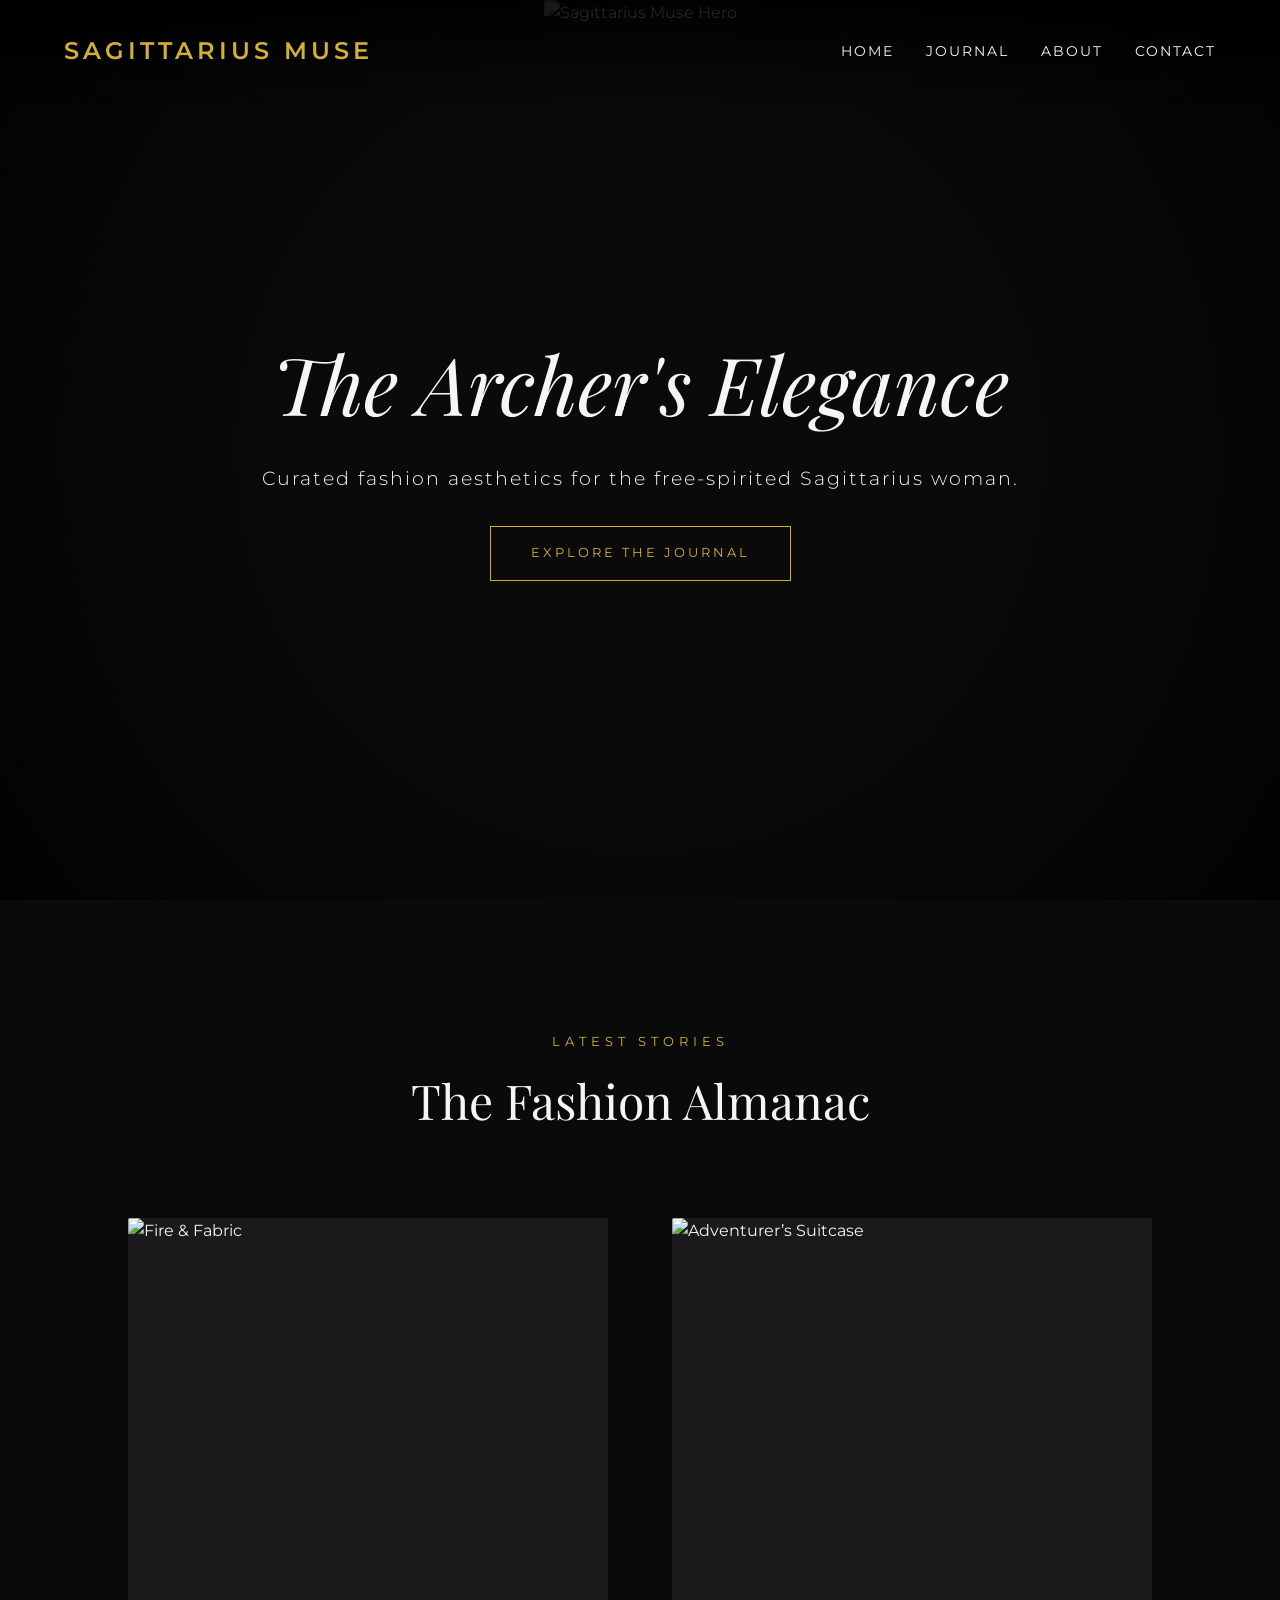
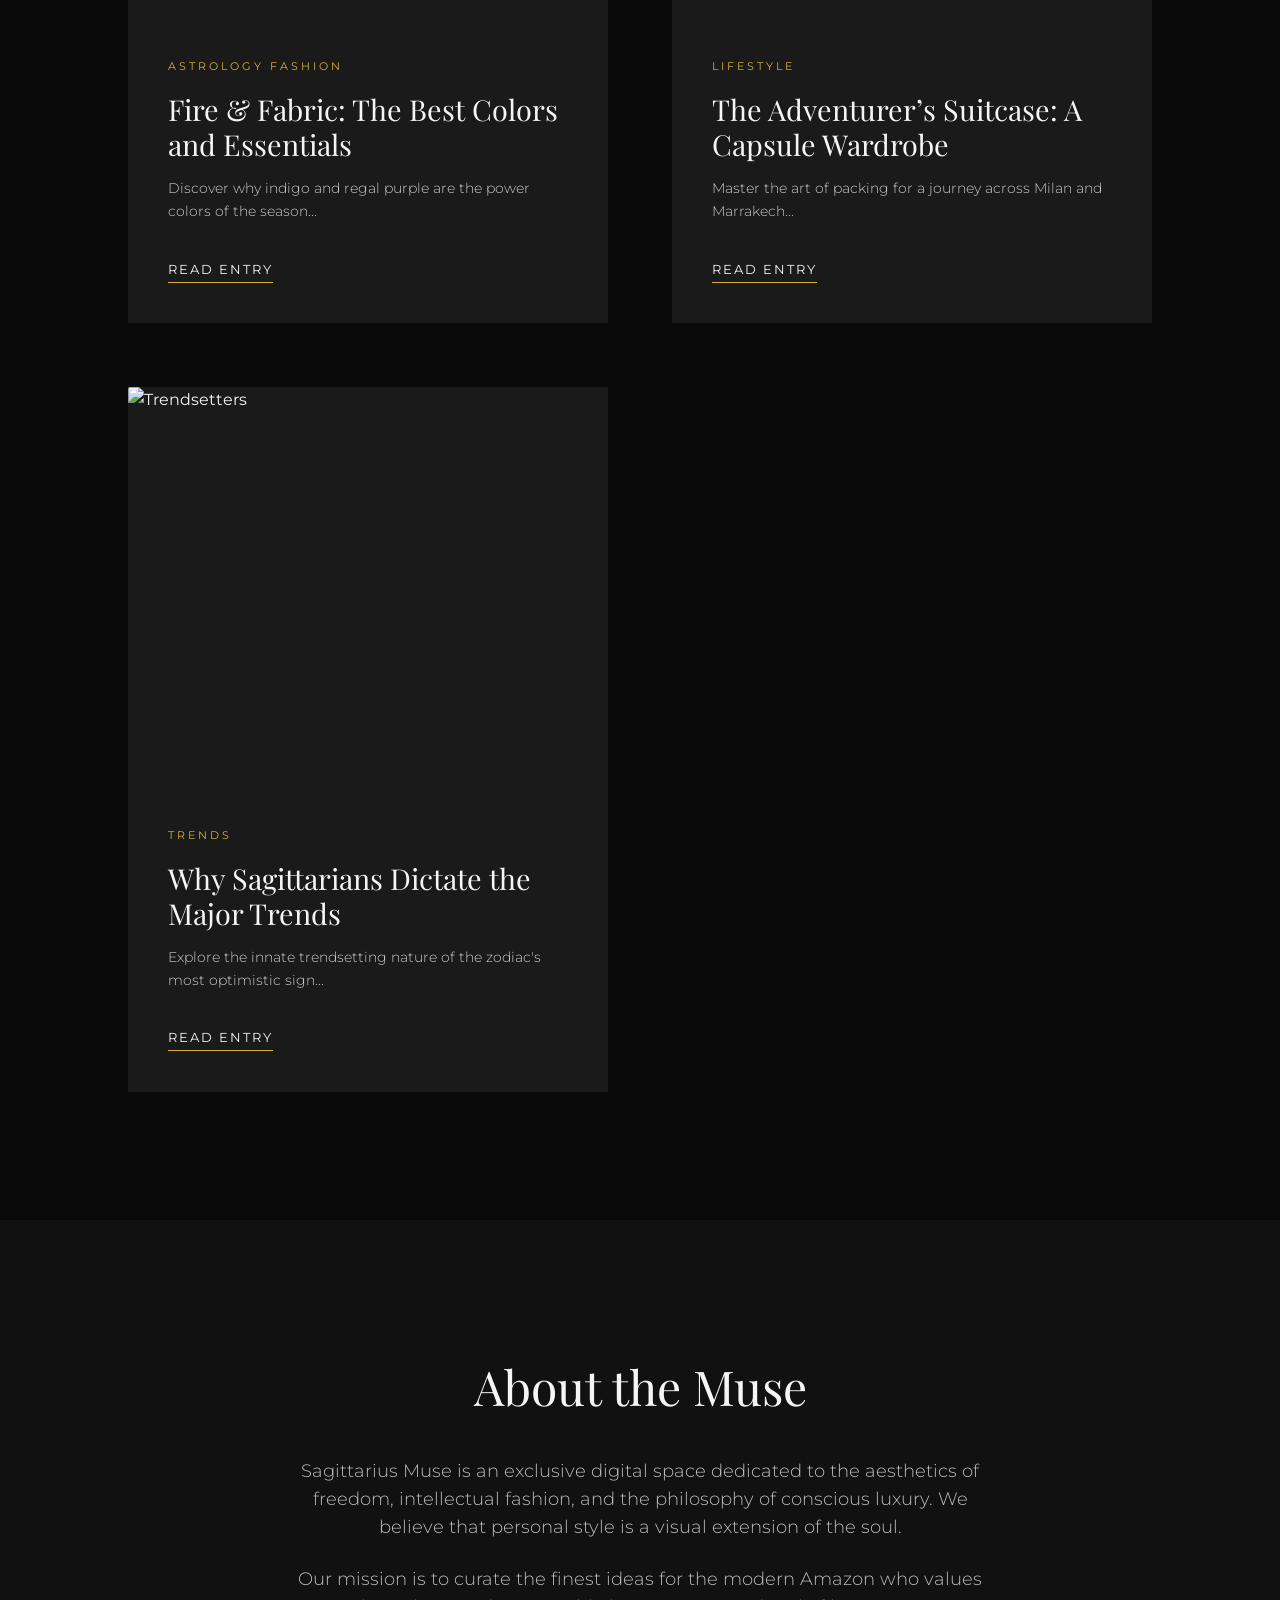
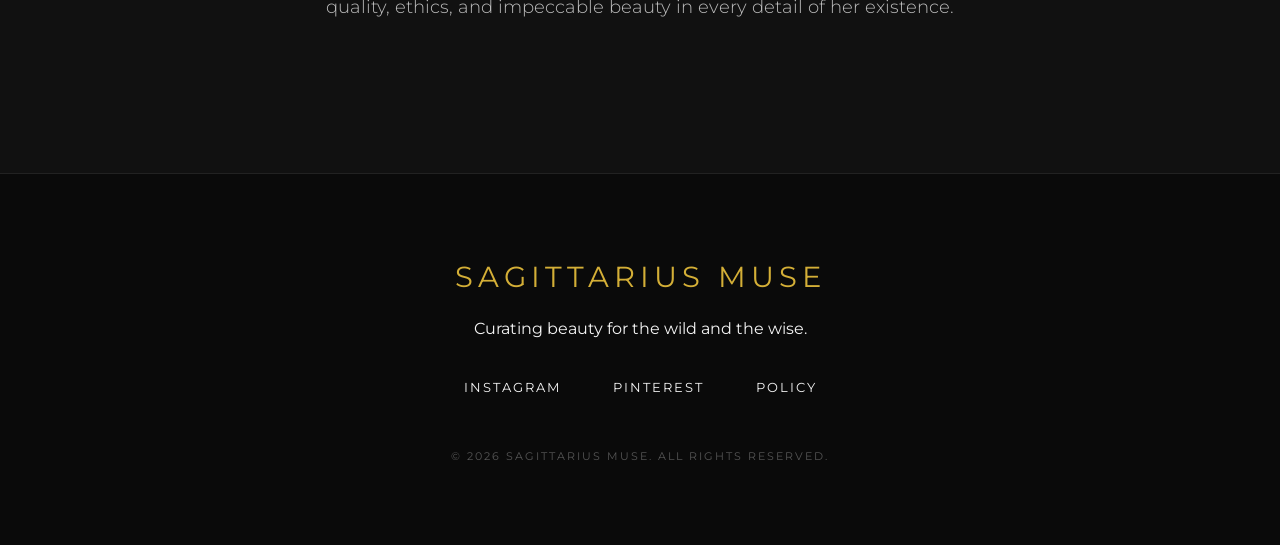
==== index.html @ cfce104f "Initial commit: Sagittarius Muse Luxury Fashion Blog" ====
<!DOCTYPE html>
<html lang="en">
<head>
    <meta charset="UTF-8">
    <meta name="viewport" content="width=device-width, initial-scale=1.0">
    <title>Sagittarius Muse | Fashion Aesthetics</title>
    <link rel="preconnect" href="https://fonts.googleapis.com">
    <link rel="preconnect" href="https://fonts.gstatic.com" crossorigin>
    <link href="https://fonts.googleapis.com/css2?family=Montserrat:wght@300;400;600&family=Playfair+Display:ital,wght@0,400;0,700;1,400&display=swap" rel="stylesheet">
    <link rel="stylesheet" href="style.css">
</head>
<body>
    <nav class="navbar">
        <div class="logo">SAGITTARIUS MUSE</div>
        <ul class="nav-links">
            <li><a href="#home">Home</a></li>
            <li><a href="#posts">Journal</a></li>
            <li><a href="#about">About</a></li>
            <li><a href="#contact">Contact</a></li>
        </ul>
    </nav>

    <header id="home" class="hero">
        <div class="hero-image-container">
            <img src="sagittarius_muse_hero_1778868022492.png" alt="Sagittarius Muse Hero" class="hero-img">
            <div class="hero-overlay"></div>
        </div>
        <div class="hero-content">
            <h1 class="fade-in">The Archer's Elegance</h1>
            <p class="fade-in delay-1">Curated fashion aesthetics for the free-spirited Sagittarius woman.</p>
            <a href="#posts" class="btn fade-in delay-2">Explore the Journal</a>
        </div>
    </header>

    <section id="posts" class="journal">
        <div class="section-title">
            <span>Latest Stories</span>
            <h2>The Fashion Almanac</h2>
        </div>
        
        <div class="posts-grid">
            <article class="post-card reveal">
                <div class="post-img-wrapper">
                    <img src="https://images.unsplash.com/photo-1490481651871-ab68de25d43d?q=80&w=2070&auto=format&fit=crop" alt="Fire & Fabric">
                </div>
                <div class="post-info">
                    <span class="category">Astrology Fashion</span>
                    <h3>Fire & Fabric: The Best Colors and Essentials</h3>
                    <p>Discover why indigo and regal purple are the power colors of the season...</p>
                    <a href="post1.html" class="read-more">Read Entry</a>
                </div>
            </article>

            <article class="post-card reveal">
                <div class="post-img-wrapper">
                    <img src="https://images.unsplash.com/photo-1523944339743-0fe06f079939?q=80&w=1915&auto=format&fit=crop" alt="Adventurer’s Suitcase">
                </div>
                <div class="post-info">
                    <span class="category">Lifestyle</span>
                    <h3>The Adventurer’s Suitcase: A Capsule Wardrobe</h3>
                    <p>Master the art of packing for a journey across Milan and Marrakech...</p>
                    <a href="post2.html" class="read-more">Read Entry</a>
                </div>
            </article>

            <article class="post-card reveal">
                <div class="post-img-wrapper">
                    <img src="https://images.unsplash.com/photo-1539109136881-3be0616acf4b?q=80&w=1887&auto=format&fit=crop" alt="Trendsetters">
                </div>
                <div class="post-info">
                    <span class="category">Trends</span>
                    <h3>Why Sagittarians Dictate the Major Trends</h3>
                    <p>Explore the innate trendsetting nature of the zodiac's most optimistic sign...</p>
                    <a href="post3.html" class="read-more">Read Entry</a>
                </div>
            </article>
        </div>
    </section>

    <section id="about" class="about-section reveal">
        <div class="about-content">
            <h2>About the Muse</h2>
            <p>Sagittarius Muse is an exclusive digital space dedicated to the aesthetics of freedom, intellectual fashion, and the philosophy of conscious luxury. We believe that personal style is a visual extension of the soul.</p>
            <p>Our mission is to curate the finest ideas for the modern Amazon who values quality, ethics, and impeccable beauty in every detail of her existence.</p>
        </div>
    </section>

    <footer id="contact">
        <div class="footer-content">
            <div class="footer-logo">SAGITTARIUS MUSE</div>
            <p>Curating beauty for the wild and the wise.</p>
            <div class="social-links">
                <a href="#">Instagram</a>
                <a href="#">Pinterest</a>
                <a href="policy.html">Policy</a>
            </div>
            <div class="footer-bottom">
                <p>&copy; 2026 Sagittarius Muse. All Rights Reserved.</p>
            </div>
        </div>
    </footer>

    <script src="script.js"></script>
</body>
</html>
---- style.css ----
:root {
    --bg-color: #0a0a0a;
    --text-color: #f5f5f5;
    --accent-color: #d4af37; /* Gold */
    --secondary-color: #4b0082; /* Indigo/Purple */
    --card-bg: #1a1a1a;
    --transition: all 0.4s cubic-bezier(0.165, 0.84, 0.44, 1);
}

* {
    margin: 0;
    padding: 0;
    box-sizing: border-box;
}

html {
    scroll-behavior: smooth;
}

body {
    background-color: var(--bg-color);
    color: var(--text-color);
    font-family: 'Montserrat', sans-serif;
    line-height: 1.6;
    overflow-x: hidden;
}

h1, h2, h3 {
    font-family: 'Playfair Display', serif;
    font-weight: 400;
}

/* Navbar */
.navbar {
    position: fixed;
    top: 0;
    width: 100%;
    display: flex;
    justify-content: space-between;
    align-items: center;
    padding: 2rem 5%;
    z-index: 1000;
    background: linear-gradient(to bottom, rgba(0,0,0,0.8), transparent);
    transition: var(--transition);
}

.logo {
    font-size: 1.5rem;
    letter-spacing: 4px;
    font-weight: 600;
    color: var(--accent-color);
}

.nav-links {
    display: flex;
    list-style: none;
}

.nav-links li {
    margin-left: 2rem;
}

.nav-links a {
    text-decoration: none;
    color: var(--text-color);
    font-size: 0.9rem;
    text-transform: uppercase;
    letter-spacing: 2px;
    transition: var(--transition);
}

.nav-links a:hover {
    color: var(--accent-color);
}

/* Hero Section */
.hero {
    height: 100vh;
    width: 100%;
    position: relative;
    display: flex;
    align-items: center;
    justify-content: center;
    text-align: center;
    overflow: hidden;
}

.hero-image-container {
    position: absolute;
    top: 0;
    left: 0;
    width: 100%;
    height: 100%;
}

.hero-img {
    width: 100%;
    height: 100%;
    object-fit: cover;
    filter: brightness(0.6);
}

.hero-overlay {
    position: absolute;
    top: 0;
    left: 0;
    width: 100%;
    height: 100%;
    background: radial-gradient(circle, transparent 40%, rgba(0,0,0,0.8) 100%);
}

.hero-content {
    position: relative;
    z-index: 10;
    max-width: 800px;
    padding: 0 20px;
}

.hero-content h1 {
    font-size: 5rem;
    margin-bottom: 1rem;
    font-style: italic;
}

.hero-content p {
    font-size: 1.2rem;
    letter-spacing: 2px;
    margin-bottom: 2rem;
    font-weight: 300;
}

.btn {
    display: inline-block;
    padding: 1rem 2.5rem;
    border: 1px solid var(--accent-color);
    color: var(--accent-color);
    text-decoration: none;
    text-transform: uppercase;
    letter-spacing: 3px;
    font-size: 0.8rem;
    transition: var(--transition);
}

.btn:hover {
    background-color: var(--accent-color);
    color: var(--bg-color);
}

/* Journal Section */
.journal {
    padding: 8rem 10%;
}

.section-title {
    text-align: center;
    margin-bottom: 5rem;
}

.section-title span {
    text-transform: uppercase;
    letter-spacing: 5px;
    font-size: 0.8rem;
    color: var(--accent-color);
}

.section-title h2 {
    font-size: 3rem;
    margin-top: 0.5rem;
}

.posts-grid {
    display: grid;
    grid-template-columns: repeat(auto-fit, minmax(300px, 1fr));
    gap: 4rem;
}

.post-card {
    background-color: var(--card-bg);
    border-radius: 2px;
    overflow: hidden;
    transition: var(--transition);
    position: relative;
    border-bottom: 2px solid transparent;
}

.post-card:hover {
    transform: translateY(-10px);
    border-bottom-color: var(--accent-color);
}

.post-img-wrapper {
    height: 400px;
    overflow: hidden;
}

.post-img-wrapper img {
    width: 100%;
    height: 100%;
    object-fit: cover;
    transition: transform 0.8s ease;
}

.post-card:hover .post-img-wrapper img {
    transform: scale(1.1);
}

.post-info {
    padding: 2.5rem;
}

.category {
    font-size: 0.7rem;
    text-transform: uppercase;
    letter-spacing: 3px;
    color: var(--accent-color);
    margin-bottom: 1rem;
    display: block;
}

.post-info h3 {
    font-size: 1.8rem;
    margin-bottom: 1rem;
    line-height: 1.2;
}

.post-info p {
    font-size: 0.9rem;
    color: #ccc;
    margin-bottom: 2rem;
    font-weight: 300;
}

.read-more {
    text-decoration: none;
    color: var(--text-color);
    font-size: 0.8rem;
    text-transform: uppercase;
    letter-spacing: 2px;
    border-bottom: 1px solid var(--accent-color);
    padding-bottom: 5px;
}

/* About Section */
.about-section {
    padding: 8rem 10%;
    background-color: #111;
    display: flex;
    justify-content: center;
    text-align: center;
}

.about-content {
    max-width: 700px;
}

.about-content h2 {
    font-size: 3rem;
    margin-bottom: 2rem;
}

.about-content p {
    font-size: 1.1rem;
    margin-bottom: 1.5rem;
    font-weight: 300;
    color: #bbb;
}

/* Footer */
footer {
    padding: 5rem 5%;
    background-color: var(--bg-color);
    border-top: 1px solid #222;
    text-align: center;
}

.footer-logo {
    font-size: 1.8rem;
    letter-spacing: 5px;
    margin-bottom: 1rem;
    color: var(--accent-color);
}

.social-links {
    margin: 2rem 0;
}

.social-links a {
    margin: 0 1.5rem;
    text-decoration: none;
    color: var(--text-color);
    font-size: 0.8rem;
    text-transform: uppercase;
    letter-spacing: 2px;
}

.footer-bottom {
    margin-top: 3rem;
    font-size: 0.7rem;
    color: #555;
    text-transform: uppercase;
    letter-spacing: 2px;
}

/* Animations */
.fade-in {
    opacity: 0;
    transform: translateY(30px);
    animation: fadeIn 1s forwards ease-out;
}

.delay-1 { animation-delay: 0.3s; }
.delay-2 { animation-delay: 0.6s; }

@keyframes fadeIn {
    to {
        opacity: 1;
        transform: translateY(0);
    }
}

.reveal {
    opacity: 0;
    transform: translateY(50px);
    transition: all 1s ease-out;
}

.reveal.active {
    opacity: 1;
    transform: translateY(0);
}

/* Mobile Responsive */
@media (max-width: 768px) {
    .hero-content h1 {
        font-size: 3rem;
    }
    .nav-links {
        display: none;
    }
}
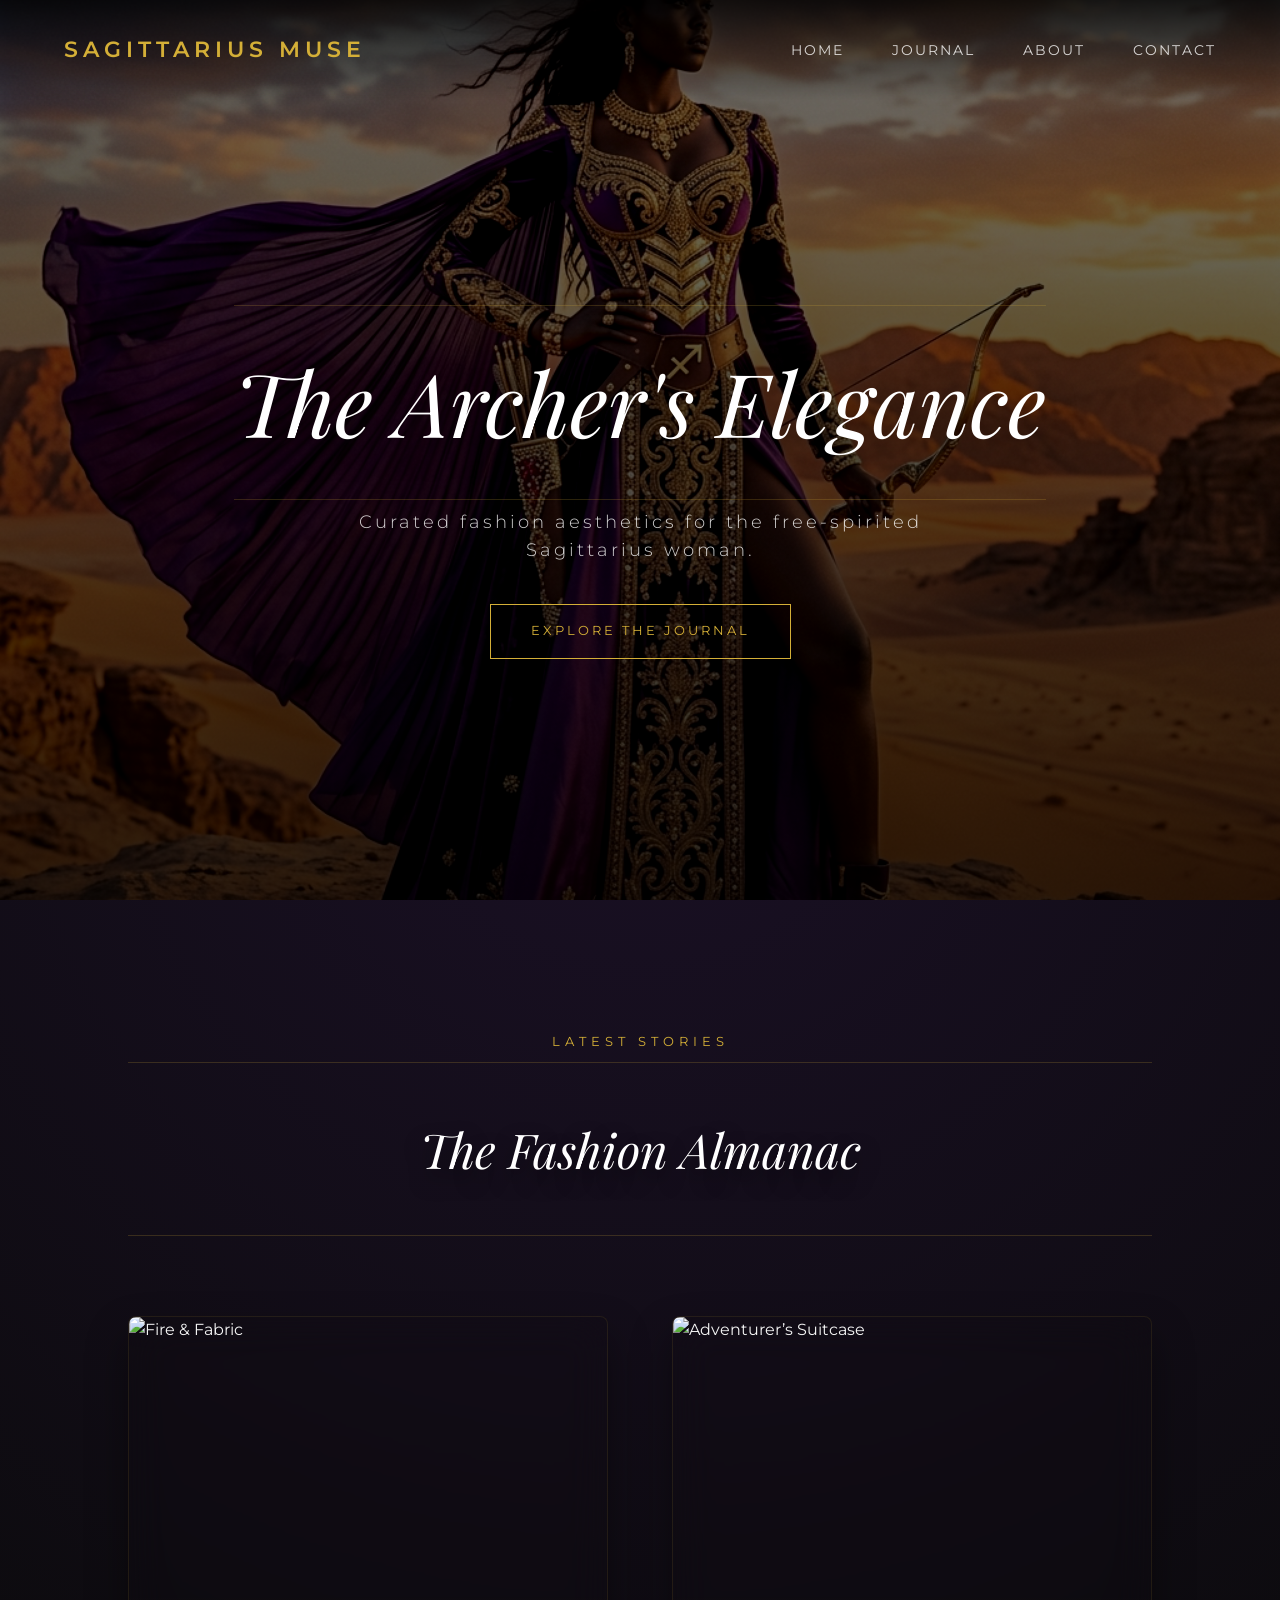
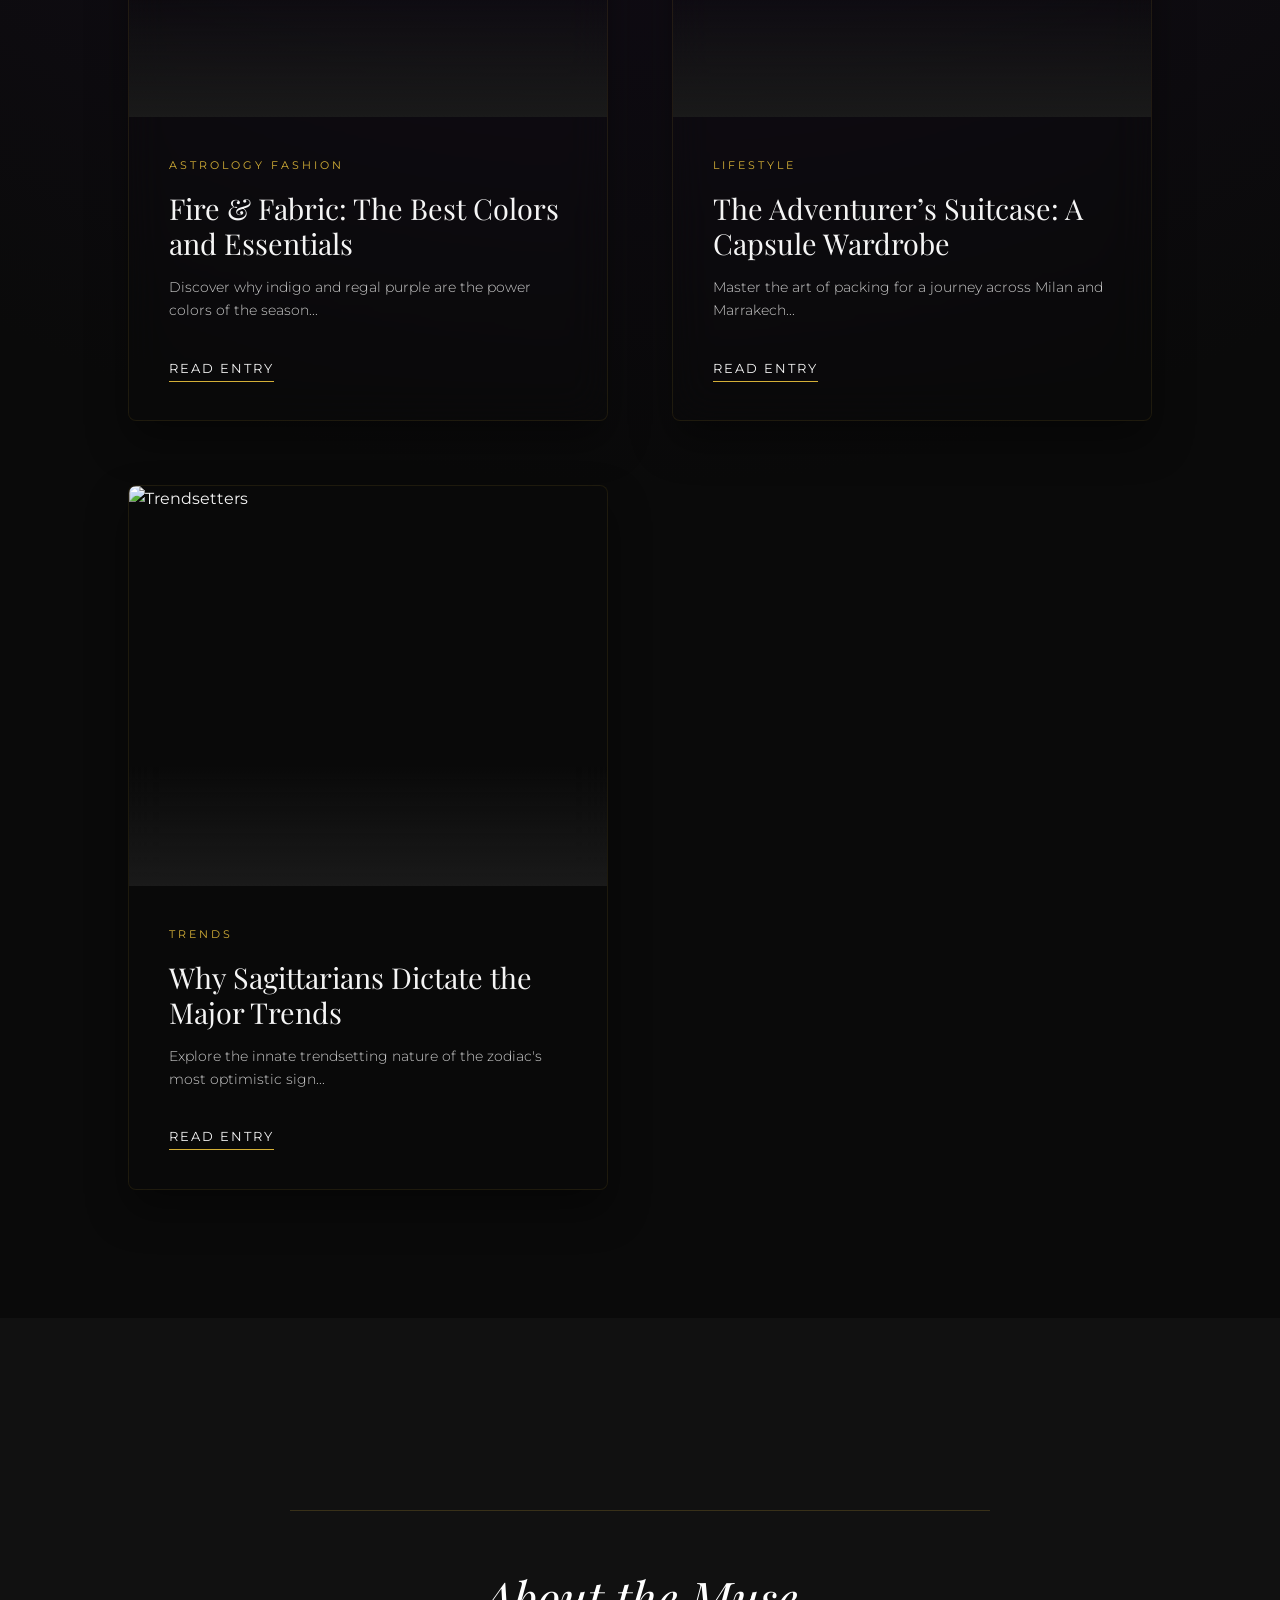
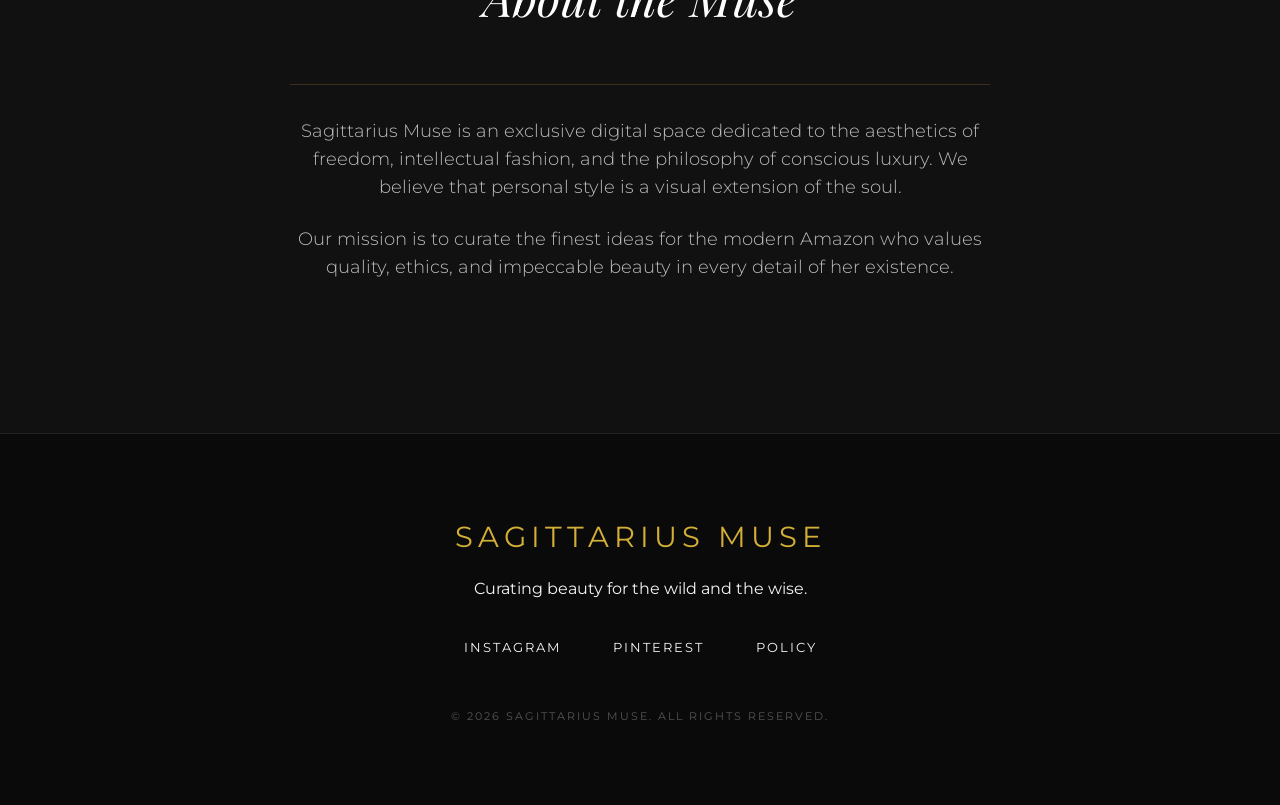
==== commit 1a245377: "Redesign: Create unique, beautiful editorial layouts for every single page and article" ====
--- a/index.html
+++ b/index.html
@@ -15,8 +15,8 @@
         <ul class="nav-links">
             <li><a href="#home">Home</a></li>
             <li><a href="#posts">Journal</a></li>
-            <li><a href="#about">About</a></li>
-            <li><a href="#contact">Contact</a></li>
+            <li><a href="about.html">About</a></li>
+            <li><a href="contact.html">Contact</a></li>
         </ul>
     </nav>
 
--- a/style.css
+++ b/style.css
@@ -25,6 +25,22 @@
     overflow-x: hidden;
 }
 
+h1, h2, h3.mission-statement {
+    font-family: 'Playfair Display', serif;
+    font-size: 2rem;
+    color: #fff;
+    font-style: italic;
+    margin: 4rem 0;
+    text-align: center;
+    border-top: 1px solid rgba(212, 175, 55, 0.2);
+    border-bottom: 1px solid rgba(212, 175, 55, 0.2);
+    padding: 3rem 0;
+}
+
+.text-center {
+    text-align: center;
+}
+
 h1, h2, h3 {
     font-family: 'Playfair Display', serif;
     font-weight: 400;
@@ -38,17 +54,18 @@
     display: flex;
     justify-content: space-between;
     align-items: center;
-    padding: 2rem 5%;
+    padding: 2.5rem 8%; /* Increased padding for elegance */
     z-index: 1000;
-    background: linear-gradient(to bottom, rgba(0,0,0,0.8), transparent);
-    transition: var(--transition);
+    background: transparent; /* Clean start */
+    transition: all 0.5s ease;
 }
 
 .logo {
-    font-size: 1.5rem;
-    letter-spacing: 4px;
+    font-size: 1.4rem;
+    letter-spacing: 5px;
     font-weight: 600;
     color: var(--accent-color);
+    text-transform: uppercase;
 }
 
 .nav-links {
@@ -57,20 +74,23 @@
 }
 
 .nav-links li {
-    margin-left: 2rem;
+    margin-left: 3rem;
 }
 
 .nav-links a {
     text-decoration: none;
-    color: var(--text-color);
-    font-size: 0.9rem;
+    color: #fff;
+    font-size: 0.85rem;
     text-transform: uppercase;
     letter-spacing: 2px;
+    font-weight: 400;
     transition: var(--transition);
+    opacity: 0.8;
 }
 
 .nav-links a:hover {
     color: var(--accent-color);
+    opacity: 1;
 }
 
 /* Hero Section */
@@ -83,6 +103,7 @@
     justify-content: center;
     text-align: center;
     overflow: hidden;
+    perspective: 1000px;
 }
 
 .hero-image-container {
@@ -91,13 +112,14 @@
     left: 0;
     width: 100%;
     height: 100%;
+    transform: scale(1);
 }
 
 .hero-img {
     width: 100%;
     height: 100%;
     object-fit: cover;
-    filter: brightness(0.6);
+    filter: brightness(0.6) contrast(1.1);
 }
 
 .hero-overlay {
@@ -106,27 +128,33 @@
     left: 0;
     width: 100%;
     height: 100%;
-    background: radial-gradient(circle, transparent 40%, rgba(0,0,0,0.8) 100%);
+    background: linear-gradient(to bottom, rgba(0,0,0,0.2) 0%, rgba(0,0,0,0.7) 100%);
 }
 
 .hero-content {
     position: relative;
     z-index: 10;
-    max-width: 800px;
-    padding: 0 20px;
+    max-width: 900px;
+    padding: 0 40px;
 }
 
 .hero-content h1 {
-    font-size: 5rem;
-    margin-bottom: 1rem;
+    font-size: 5.5rem;
+    margin-bottom: 0.5rem;
     font-style: italic;
+    line-height: 1.1;
+    text-shadow: 0 10px 30px rgba(0,0,0,0.5);
 }
 
 .hero-content p {
-    font-size: 1.2rem;
-    letter-spacing: 2px;
-    margin-bottom: 2rem;
+    font-size: 1.1rem;
+    letter-spacing: 3px;
+    margin-bottom: 2.5rem;
     font-weight: 300;
+    color: rgba(255,255,255,0.8);
+    max-width: 600px;
+    margin-left: auto;
+    margin-right: auto;
 }
 
 .btn {
@@ -149,6 +177,7 @@
 /* Journal Section */
 .journal {
     padding: 8rem 10%;
+    background: radial-gradient(circle at 50% -10%, #1a1025 0%, #0a0a0a 60%); /* Added depth to background */
 }
 
 .section-title {
@@ -166,46 +195,65 @@
 .section-title h2 {
     font-size: 3rem;
     margin-top: 0.5rem;
+    text-shadow: 0 10px 20px rgba(0,0,0,0.5);
 }
 
 .posts-grid {
     display: grid;
     grid-template-columns: repeat(auto-fit, minmax(300px, 1fr));
     gap: 4rem;
+    perspective: 1000px; /* For 3D effects */
 }
 
 .post-card {
-    background-color: var(--card-bg);
-    border-radius: 2px;
+    background: rgba(10, 10, 10, 0.1);
+    -webkit-backdrop-filter: blur(20px);
+    backdrop-filter: blur(20px); /* Glassmorphism */
+    border: 1px solid rgba(212, 175, 55, 0.1);
+    border-radius: 8px;
     overflow: hidden;
     transition: var(--transition);
     position: relative;
-    border-bottom: 2px solid transparent;
+    box-shadow: 0 20px 40px rgba(0,0,0,0.4); /* Depth shadow */
 }
 
 .post-card:hover {
-    transform: translateY(-10px);
-    border-bottom-color: var(--accent-color);
+    transform: translateY(-15px) rotateX(2deg) rotateY(2deg); /* 3D Lift */
+    box-shadow: 0 30px 60px rgba(212, 175, 55, 0.15); /* Golden glow shadow */
+    border-color: rgba(212, 175, 55, 0.4);
 }
 
 .post-img-wrapper {
     height: 400px;
     overflow: hidden;
+    position: relative;
+}
+
+.post-img-wrapper::after {
+    content: '';
+    position: absolute;
+    bottom: 0;
+    left: 0;
+    width: 100%;
+    height: 30%;
+    background: linear-gradient(to top, rgba(26, 26, 26, 1), transparent);
 }
 
 .post-img-wrapper img {
     width: 100%;
     height: 100%;
     object-fit: cover;
-    transition: transform 0.8s ease;
+    transition: transform 1.2s cubic-bezier(0.165, 0.84, 0.44, 1);
 }
 
 .post-card:hover .post-img-wrapper img {
-    transform: scale(1.1);
+    transform: scale(1.05);
 }
 
 .post-info {
     padding: 2.5rem;
+    position: relative;
+    z-index: 2;
 }
 
 .category {
@@ -301,6 +349,80 @@
     letter-spacing: 2px;
 }
 
+/* Internal Pages Layout */
+.page-container {
+    padding: 12rem 10% 8rem;
+    max-width: 1200px;
+    margin: 0 auto;
+    min-height: 80vh;
+}
+
+.internal-hero {
+    text-align: center;
+    margin-bottom: 5rem;
+}
+
+.internal-hero h1 {
+    font-size: 4.5rem;
+    color: var(--accent-color);
+    margin-bottom: 1.5rem;
+    text-shadow: 0 10px 30px rgba(0,0,0,0.5);
+}
+
+.content-body {
+    background: rgba(26, 26, 26, 0.4);
+    -webkit-backdrop-filter: blur(15px);
+    backdrop-filter: blur(15px);
+    padding: 4rem;
+    border: 1px solid rgba(255, 255, 255, 0.05);
+    border-radius: 12px;
+    box-shadow: 0 30px 60px rgba(0,0,0,0.5);
+    line-height: 1.8;
+}
+
+.content-body p {
+    font-size: 1.1rem;
+    color: #ccc;
+    margin-bottom: 2rem;
+    font-weight: 300;
+}
+
+.back-link {
+    display: inline-block;
+    margin-bottom: 2rem;
+    color: var(--accent-color);
+    text-decoration: none;
+    text-transform: uppercase;
+    letter-spacing: 2px;
+    font-size: 0.8rem;
+    opacity: 0.7;
+    transition: var(--transition);
+}
+
+.back-link:hover {
+    opacity: 1;
+    transform: translateX(-5px);
+}
+
+/* Specific About Styles */
+.about-image-full {
+    width: 100%;
+    height: 500px;
+    object-fit: cover;
+    border-radius: 8px;
+    margin-bottom: 4rem;
+    box-shadow: 0 20px 40px rgba(0,0,0,0.6);
+}
+
+/* Specific Policy Styles */
+.policy-footer {
+    margin-top: 4rem;
+    font-size: 0.9rem;
+    font-style: italic;
+    color: var(--accent-color);
+    opacity: 0.8;
+}
+
 /* Animations */
 .fade-in {
     opacity: 0;
@@ -327,6 +449,95 @@
 .reveal.active {
     opacity: 1;
     transform: translateY(0);
+}
+
+.policy-footer {
+    margin-top: 4rem;
+    font-size: 0.9rem;
+    font-style: italic;
+    color: #888;
+}
+
+/* Advanced About Styles */
+.about-grid-collage {
+    display: grid;
+    grid-template-columns: 2fr 1fr;
+    gap: 20px;
+    margin-bottom: 5rem;
+}
+
+.collage-main {
+    height: 600px;
+    object-fit: cover;
+    border-radius: 8px;
+    width: 100%;
+}
+
+.collage-side {
+    display: flex;
+    flex-direction: column;
+    gap: 20px;
+}
+
+.collage-side img {
+    height: 290px;
+    object-fit: cover;
+    border-radius: 8px;
+    width: 100%;
+}
+
+.philosophy-grid {
+    display: grid;
+    grid-template-columns: repeat(auto-fit, minmax(250px, 1fr));
+    gap: 3rem;
+    margin: 6rem 0;
+}
+
+.value-box {
+    padding: 2.5rem;
+    background: rgba(255, 255, 255, 0.03);
+    border: 1px solid rgba(212, 175, 55, 0.1);
+    border-radius: 4px;
+    transition: var(--transition);
+}
+
+.value-box:hover {
+    background: rgba(212, 175, 55, 0.05);
+    transform: translateY(-5px);
+}
+
+.value-box h3 {
+    color: var(--accent-color);
+    font-size: 1.5rem;
+    margin-bottom: 1rem;
+    text-transform: uppercase;
+    letter-spacing: 2px;
+}
+
+.value-box p {
+    font-size: 0.9rem;
+    color: #999;
+}
+
+.big-quote {
+    font-family: 'Playfair Display', serif;
+    font-size: 3.5rem;
+    line-height: 1.2;
+    text-align: center;
+    margin: 8rem 0;
+    color: #fff;
+    position: relative;
+}
+
+.big-quote::before {
+    content: '"';
+    position: absolute;
+    top: -40px;
+    left: 50%;
+    transform: translateX(-50%);
+    font-size: 10rem;
+    color: var(--accent-color);
+    opacity: 0.1;
 }
 
 /* Mobile Responsive */
